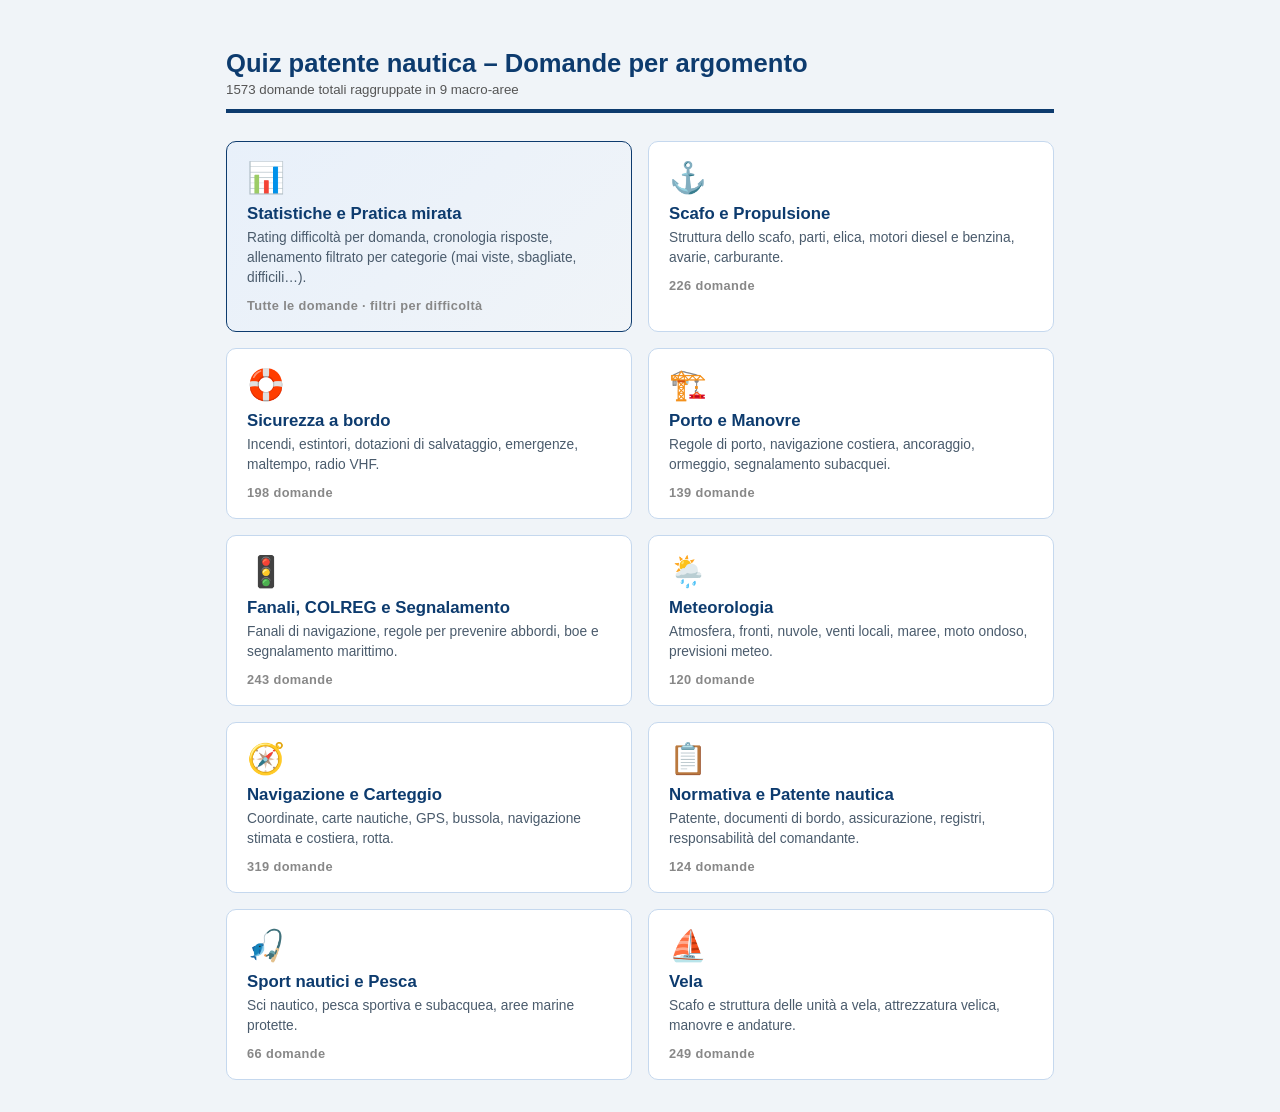
==== index.html @ 4e74a0d3 "second commit" ====
<!DOCTYPE html>
<html lang="it">
<head>
<meta charset="UTF-8">
<meta name="viewport" content="width=device-width, initial-scale=1.0">
<title>Quiz patente nautica – Domande per argomento</title>
<style>
  *,*::before,*::after{box-sizing:border-box}
  body{font-family:'Segoe UI',Arial,sans-serif;max-width:860px;margin:0 auto;padding:32px 16px;background:#f0f4f8;color:#1a1a2e}
  h1{color:#0d3b6e;border-bottom:4px solid #0d3b6e;padding-bottom:12px;font-size:1.6em;margin-bottom:8px}
  h1 small{display:block;font-size:.52em;color:#555;font-weight:normal;margin-top:4px}
  .grid{display:grid;grid-template-columns:repeat(auto-fill,minmax(320px,1fr));gap:16px;margin-top:28px}
  .card{background:white;border:1px solid #c5d8ee;border-radius:10px;padding:18px 20px;text-decoration:none;color:inherit;display:block;transition:box-shadow .15s,border-color .15s}
  .card:hover{box-shadow:0 4px 14px rgba(13,59,110,.13);border-color:#8ab4d8}
  .card-icon{font-size:1.9em;margin-bottom:8px}
  .card-title{font-size:1.05em;font-weight:700;color:#0d3b6e;margin-bottom:4px}
  .card-desc{font-size:.86em;color:#4a5b6c;line-height:1.45}
  .card-count{margin-top:10px;font-size:.8em;color:#888;font-weight:600;letter-spacing:.03em}
  .card-stats{border-color:#0d3b6e;background:linear-gradient(135deg,#e8f0fa 0%,#f0f4f8 100%)}
  .card-stats .card-title{color:#0d3b6e}
  @media(max-width:520px){.grid{grid-template-columns:1fr}}
</style>
</head>
<body>
<h1>Quiz patente nautica – Domande per argomento
  <small>1573 domande totali raggruppate in 9 macro-aree</small>
</h1>

<div class="grid">

  <a class="card card-stats" href="statistiche.html">
    <div class="card-icon">📊</div>
    <div class="card-title">Statistiche e Pratica mirata</div>
    <div class="card-desc">Rating difficoltà per domanda, cronologia risposte, allenamento filtrato per categorie (mai viste, sbagliate, difficili…).</div>
    <div class="card-count">Tutte le domande · filtri per difficoltà</div>
  </a>

  <a class="card" href="study.html?topic=scafo_e_propulsione">
    <div class="card-icon">⚓</div>
    <div class="card-title">Scafo e Propulsione</div>
    <div class="card-desc">Struttura dello scafo, parti, elica, motori diesel e benzina, avarie, carburante.</div>
    <div class="card-count">226 domande</div>
  </a>

  <a class="card" href="study.html?topic=sicurezza">
    <div class="card-icon">🛟</div>
    <div class="card-title">Sicurezza a bordo</div>
    <div class="card-desc">Incendi, estintori, dotazioni di salvataggio, emergenze, maltempo, radio VHF.</div>
    <div class="card-count">198 domande</div>
  </a>

  <a class="card" href="study.html?topic=porto_e_manovre">
    <div class="card-icon">🏗️</div>
    <div class="card-title">Porto e Manovre</div>
    <div class="card-desc">Regole di porto, navigazione costiera, ancoraggio, ormeggio, segnalamento subacquei.</div>
    <div class="card-count">139 domande</div>
  </a>

  <a class="card" href="study.html?topic=fanali_e_colreg">
    <div class="card-icon">🚦</div>
    <div class="card-title">Fanali, COLREG e Segnalamento</div>
    <div class="card-desc">Fanali di navigazione, regole per prevenire abbordi, boe e segnalamento marittimo.</div>
    <div class="card-count">243 domande</div>
  </a>

  <a class="card" href="study.html?topic=meteorologia">
    <div class="card-icon">🌦️</div>
    <div class="card-title">Meteorologia</div>
    <div class="card-desc">Atmosfera, fronti, nuvole, venti locali, maree, moto ondoso, previsioni meteo.</div>
    <div class="card-count">120 domande</div>
  </a>

  <a class="card" href="study.html?topic=navigazione">
    <div class="card-icon">🧭</div>
    <div class="card-title">Navigazione e Carteggio</div>
    <div class="card-desc">Coordinate, carte nautiche, GPS, bussola, navigazione stimata e costiera, rotta.</div>
    <div class="card-count">319 domande</div>
  </a>

  <a class="card" href="study.html?topic=normativa_e_patente">
    <div class="card-icon">📋</div>
    <div class="card-title">Normativa e Patente nautica</div>
    <div class="card-desc">Patente, documenti di bordo, assicurazione, registri, responsabilità del comandante.</div>
    <div class="card-count">124 domande</div>
  </a>

  <a class="card" href="study.html?topic=sport_e_pesca">
    <div class="card-icon">🎣</div>
    <div class="card-title">Sport nautici e Pesca</div>
    <div class="card-desc">Sci nautico, pesca sportiva e subacquea, aree marine protette.</div>
    <div class="card-count">66 domande</div>
  </a>

  <a class="card" href="study.html?topic=vela">
    <div class="card-icon">⛵</div>
    <div class="card-title">Vela</div>
    <div class="card-desc">Scafo e struttura delle unità a vela, attrezzatura velica, manovre e andature.</div>
    <div class="card-count">249 domande</div>
  </a>

</div>
</body>
</html>
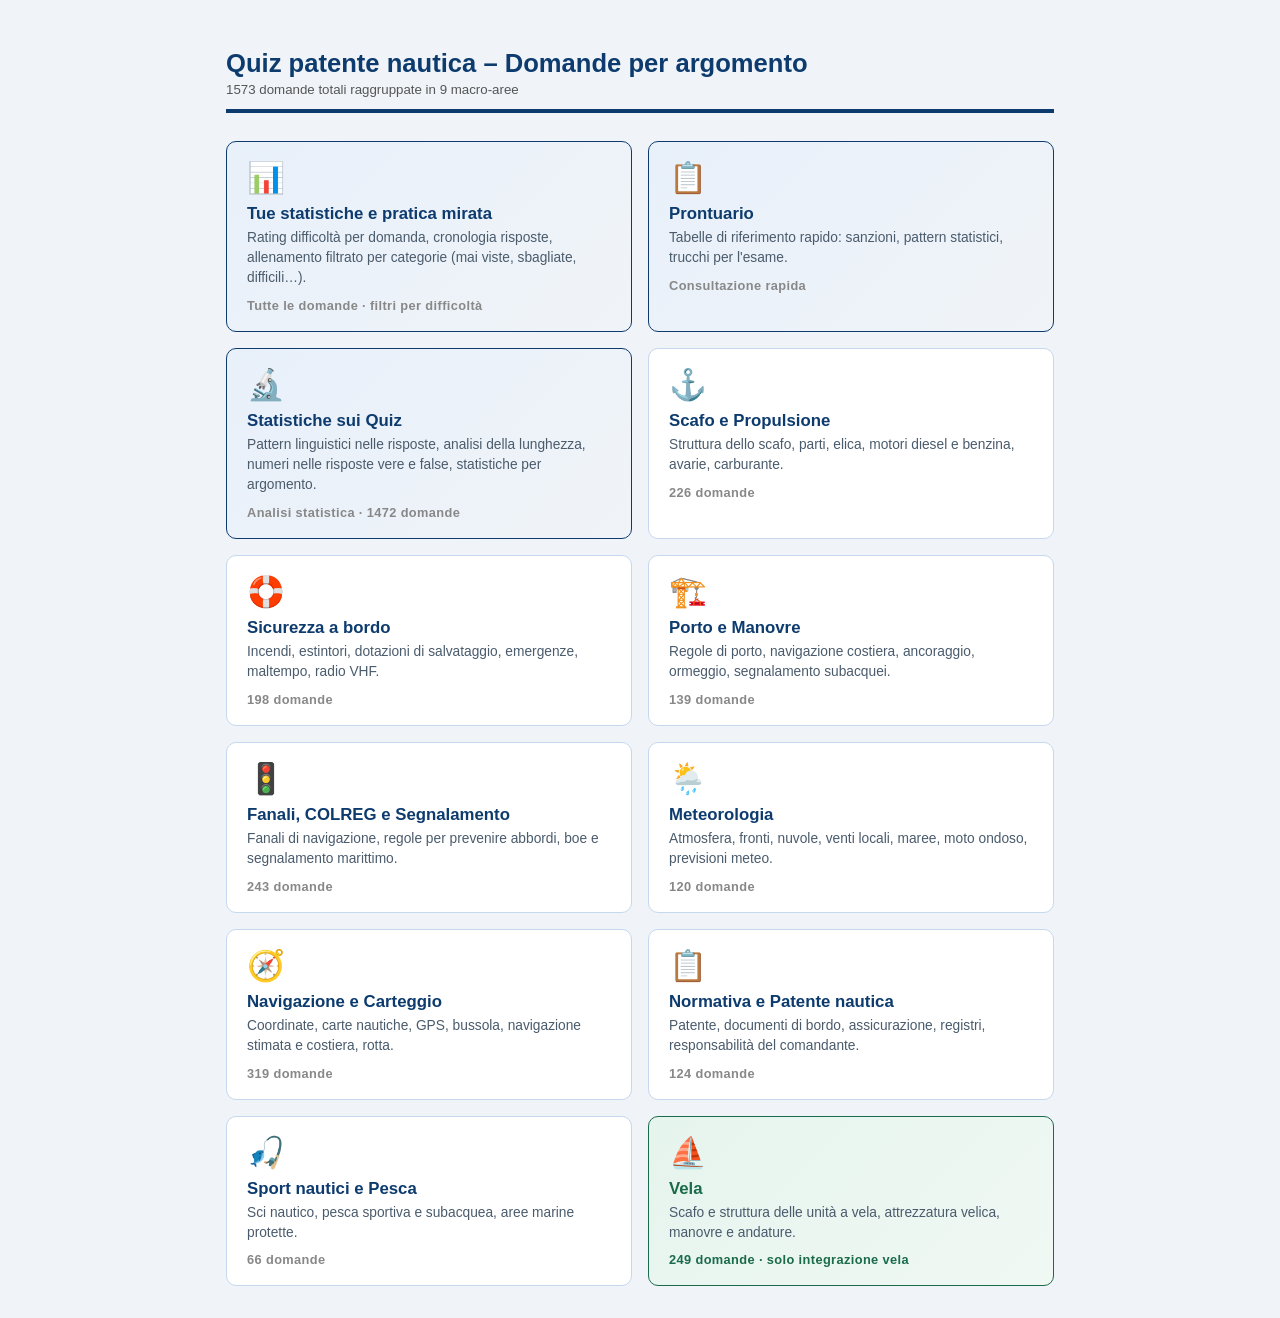
==== commit 7aa49e38: "Aggiunte pagine report e prontuario, restyling index e contenuti - report.html: integrato nell'app c" ====
--- a/index.html
+++ b/index.html
@@ -18,6 +18,10 @@
   .card-count{margin-top:10px;font-size:.8em;color:#888;font-weight:600;letter-spacing:.03em}
   .card-stats{border-color:#0d3b6e;background:linear-gradient(135deg,#e8f0fa 0%,#f0f4f8 100%)}
   .card-stats .card-title{color:#0d3b6e}
+  .card-vela{border-color:#1a6b4a;background:linear-gradient(135deg,#e6f4ee 0%,#f0f8f4 100%)}
+  .card-vela .card-title{color:#1a6b4a}
+  .card-vela .card-count{color:#1a6b4a}
+  .card-vela:hover{border-color:#1a6b4a;box-shadow:0 4px 14px rgba(26,107,74,.15)}
   @media(max-width:520px){.grid{grid-template-columns:1fr}}
 </style>
 </head>
@@ -30,9 +34,23 @@
 
   <a class="card card-stats" href="statistiche.html">
     <div class="card-icon">📊</div>
-    <div class="card-title">Statistiche e Pratica mirata</div>
+    <div class="card-title">Tue statistiche e pratica mirata</div>
     <div class="card-desc">Rating difficoltà per domanda, cronologia risposte, allenamento filtrato per categorie (mai viste, sbagliate, difficili…).</div>
     <div class="card-count">Tutte le domande · filtri per difficoltà</div>
+  </a>
+
+  <a class="card card-stats" href="prontuario.html">
+    <div class="card-icon">📋</div>
+    <div class="card-title">Prontuario</div>
+    <div class="card-desc">Tabelle di riferimento rapido: sanzioni, pattern statistici, trucchi per l'esame.</div>
+    <div class="card-count">Consultazione rapida</div>
+  </a>
+
+  <a class="card card-stats" href="report.html">
+    <div class="card-icon">🔬</div>
+    <div class="card-title">Statistiche sui Quiz</div>
+    <div class="card-desc">Pattern linguistici nelle risposte, analisi della lunghezza, numeri nelle risposte vere e false, statistiche per argomento.</div>
+    <div class="card-count">Analisi statistica · 1472 domande</div>
   </a>
 
   <a class="card" href="study.html?topic=scafo_e_propulsione">
@@ -91,11 +109,11 @@
     <div class="card-count">66 domande</div>
   </a>
 
-  <a class="card" href="study.html?topic=vela">
+  <a class="card card-vela" href="study.html?topic=vela">
     <div class="card-icon">⛵</div>
     <div class="card-title">Vela</div>
     <div class="card-desc">Scafo e struttura delle unità a vela, attrezzatura velica, manovre e andature.</div>
-    <div class="card-count">249 domande</div>
+    <div class="card-count">249 domande · solo integrazione vela</div>
   </a>
 
 </div>
